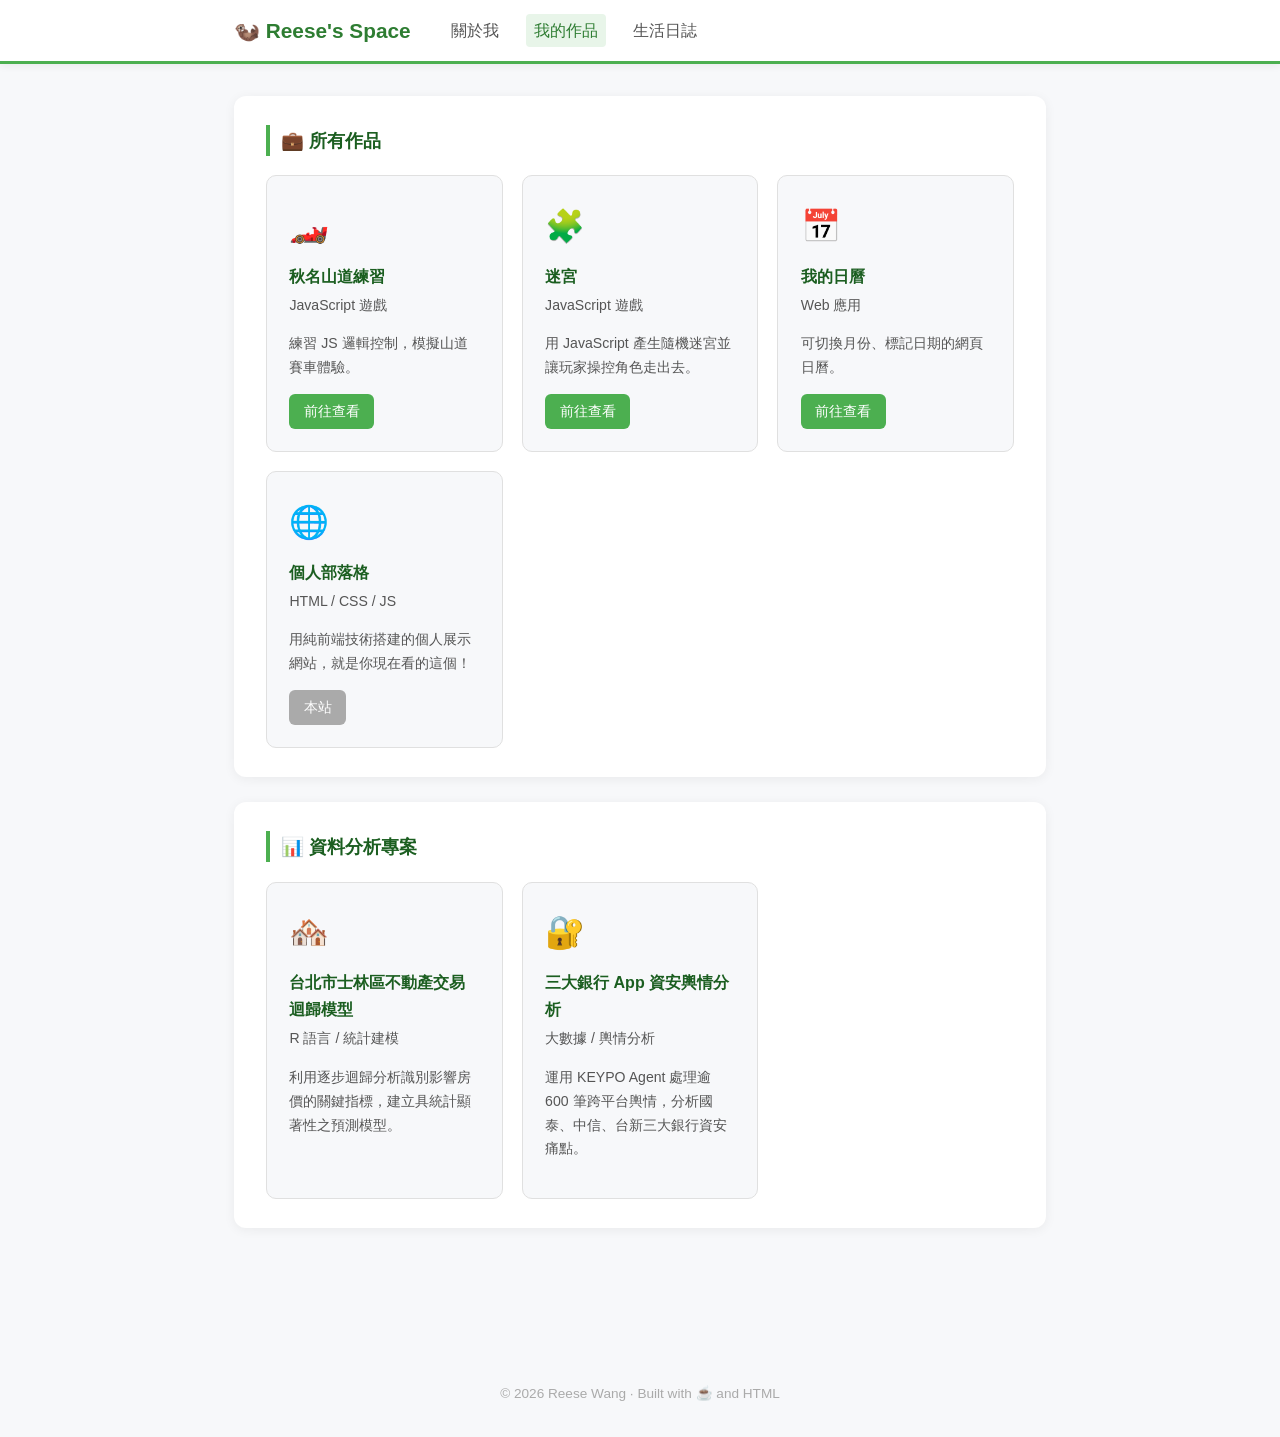
==== works.html @ 25599019 "Add files via upload" ====
<!DOCTYPE html>
<html lang="zh-TW">
<head>
  <meta charset="UTF-8">
  <meta name="viewport" content="width=device-width, initial-scale=1.0">
  <title>我的作品 | Reese's Blog</title>
  <link rel="stylesheet" href="style.css">
</head>
<body>
  <header>
    <div class="header-inner">
      <h1 class="site-title">🦦 Reese's Space</h1>
      <nav>
        <a href="index.html">關於我</a>
        <a href="works.html" class="active">我的作品</a>
        <a href="blog.html">生活日誌</a>
      </nav>
    </div>
  </header>

  <main>
    <section class="section">
      <h2 class="section-title">💼 所有作品</h2>

      <div class="works-grid">
        <div class="work-card">
          <div class="work-icon">🏎️</div>
          <h3>秋名山道練習</h3>
          <p class="work-type">JavaScript 遊戲</p>
          <p>練習 JS 邏輯控制，模擬山道賽車體驗。</p>
          <a href="https://koding.school/projects/qmdsejy" target="_blank" class="btn">前往查看</a>
        </div>
        <div class="work-card">
          <div class="work-icon">🧩</div>
          <h3>迷宮</h3>
          <p class="work-type">JavaScript 遊戲</p>
          <p>用 JavaScript 產生隨機迷宮並讓玩家操控角色走出去。</p>
          <a href="https://koding.school/projects/ej9s2pmr" target="_blank" class="btn">前往查看</a>
        </div>
        <div class="work-card">
          <div class="work-icon">📅</div>
          <h3>我的日曆</h3>
          <p class="work-type">Web 應用</p>
          <p>可切換月份、標記日期的網頁日曆。</p>
          <a href="https://koding.school/projects/36ysmr9d" target="_blank" class="btn">前往查看</a>
        </div>
        <div class="work-card">
          <div class="work-icon">🌐</div>
          <h3>個人部落格</h3>
          <p class="work-type">HTML / CSS / JS</p>
          <p>用純前端技術搭建的個人展示網站，就是你現在看的這個！</p>
          <span class="btn btn-gray">本站</span>
        </div>
      </div>
    </section>

    <section class="section">
      <h2 class="section-title">📊 資料分析專案</h2>
      <div class="works-grid">
        <div class="work-card">
          <div class="work-icon">🏘️</div>
          <h3>台北市士林區不動產交易迴歸模型</h3>
          <p class="work-type">R 語言 / 統計建模</p>
          <p>利用逐步迴歸分析識別影響房價的關鍵指標，建立具統計顯著性之預測模型。</p>
        </div>
        <div class="work-card">
          <div class="work-icon">🔐</div>
          <h3>三大銀行 App 資安輿情分析</h3>
          <p class="work-type">大數據 / 輿情分析</p>
          <p>運用 KEYPO Agent 處理逾 600 筆跨平台輿情，分析國泰、中信、台新三大銀行資安痛點。</p>
        </div>
      </div>
    </section>
  </main>

  <footer>
    <p>© 2026 Reese Wang · Built with ☕ and HTML</p>
  </footer>
</body>
</html>
---- style.css ----
/* ── Reset & Base ── */
*, *::before, *::after { box-sizing: border-box; margin: 0; padding: 0; }
body { font-family: "Noto Sans TC", "Microsoft JhengHei", sans-serif; background: #f7f8fa; color: #333; line-height: 1.7; }
a { color: #2e7d32; text-decoration: none; }
a:hover { text-decoration: underline; }

/* ── Header ── */
header { background: #fff; border-bottom: 3px solid #4caf50; position: sticky; top: 0; z-index: 100; box-shadow: 0 2px 8px rgba(0,0,0,.06); }
.header-inner { max-width: 860px; margin: 0 auto; padding: .8rem 1.5rem; display: flex; align-items: center; gap: 2rem; flex-wrap: wrap; }
.site-title { font-size: 1.3rem; font-weight: 700; color: #2e7d32; white-space: nowrap; }
nav { display: flex; gap: 1.2rem; }
nav a { font-weight: 500; color: #555; padding: .2rem .5rem; border-radius: 4px; transition: background .2s; }
nav a:hover, nav a.active { background: #e8f5e9; color: #2e7d32; text-decoration: none; }

/* ── Main layout ── */
main { max-width: 860px; margin: 2rem auto; padding: 0 1.5rem 4rem; }

/* ── About card ── */
.about-card { display: flex; gap: 2rem; align-items: flex-start; background: #fff; border-radius: 12px; padding: 2rem; box-shadow: 0 2px 12px rgba(0,0,0,.06); margin-bottom: 2rem; flex-wrap: wrap; }
.avatar { width: 110px; height: 110px; border-radius: 50%; object-fit: cover; border: 3px solid #4caf50; flex-shrink: 0; }
.about-text h2 { font-size: 1.4rem; margin-bottom: .5rem; color: #1b5e20; }
.about-text p { color: #555; margin-bottom: .4rem; }
.tags { display: flex; flex-wrap: wrap; gap: .4rem; margin-top: .8rem; }
.tags span { background: #e8f5e9; color: #2e7d32; padding: .2rem .7rem; border-radius: 99px; font-size: .82rem; font-weight: 500; }

/* ── Section ── */
.section { background: #fff; border-radius: 12px; padding: 1.8rem 2rem; box-shadow: 0 2px 12px rgba(0,0,0,.06); margin-bottom: 1.6rem; }
.section-title { font-size: 1.15rem; font-weight: 700; color: #1b5e20; border-left: 4px solid #4caf50; padding-left: .7rem; margin-bottom: 1.2rem; }
.section ul { padding-left: 1.2rem; }
.section ul li { margin-bottom: .4rem; color: #555; }

/* ── Photo grid ── */
.photo-grid { display: grid; grid-template-columns: repeat(4, 1fr); gap: .8rem; margin-top: 1rem; }
.photo-grid img { width: 100%; aspect-ratio: 1; object-fit: cover; border-radius: 8px; }
.photo-placeholder { aspect-ratio: 1; background: #f0f4f0; border-radius: 8px; display: flex; align-items: center; justify-content: center; font-size: 2rem; color: #bbb; border: 2px dashed #ccc; }
.hint { font-size: .85rem; color: #888; margin-bottom: .6rem; }
.hint code { background: #f0f4f0; padding: .1rem .4rem; border-radius: 4px; font-family: monospace; }

/* ── Works table ── */
.works-table { width: 100%; border-collapse: collapse; margin-top: .5rem; }
.works-table thead tr { background: #4caf50; color: #fff; }
.works-table th, .works-table td { padding: .7rem 1rem; text-align: left; font-size: .92rem; }
.works-table tbody tr:nth-child(even) { background: #f7f8fa; }
.works-table tbody tr:hover { background: #e8f5e9; }
.works-table a { color: #2e7d32; font-weight: 500; }
.tag-self { background: #4caf50; color: #fff; padding: .15rem .6rem; border-radius: 4px; font-size: .82rem; }

/* ── Works grid (works.html) ── */
.works-grid { display: grid; grid-template-columns: repeat(auto-fill, minmax(220px, 1fr)); gap: 1.2rem; }
.work-card { background: #f7f8fa; border-radius: 10px; padding: 1.4rem; border: 1px solid #e0e0e0; transition: box-shadow .2s; }
.work-card:hover { box-shadow: 0 4px 16px rgba(0,0,0,.1); }
.work-icon { font-size: 2rem; margin-bottom: .6rem; }
.work-card h3 { font-size: 1rem; font-weight: 700; margin-bottom: .25rem; color: #1b5e20; }
.work-type { font-size: .8rem; color: #888; margin-bottom: .5rem; }
.work-card p { font-size: .88rem; color: #555; margin-bottom: .9rem; }
.btn { display: inline-block; background: #4caf50; color: #fff; padding: .35rem .9rem; border-radius: 6px; font-size: .85rem; font-weight: 500; transition: background .2s; }
.btn:hover { background: #388e3c; text-decoration: none; }
.btn-gray { background: #aaa; cursor: default; }
.btn-gray:hover { background: #aaa; }

/* ── Blog posts ── */
.post-list { display: flex; flex-direction: column; gap: 1.2rem; }
.post-card { border: 1px solid #e0e0e0; border-radius: 10px; padding: 1.4rem; background: #fafafa; }
.post-date { font-size: .82rem; color: #4caf50; font-weight: 700; letter-spacing: .05em; margin-bottom: .3rem; }
.post-card h3 { font-size: 1.05rem; font-weight: 700; margin-bottom: .5rem; color: #222; }
.post-card p { color: #555; font-size: .92rem; margin-bottom: .8rem; }
.post-tags { display: flex; gap: .4rem; flex-wrap: wrap; }
.post-tags span { background: #e8f5e9; color: #2e7d32; padding: .15rem .6rem; border-radius: 99px; font-size: .78rem; }

/* ── Footer ── */
footer { text-align: center; padding: 2rem; color: #aaa; font-size: .85rem; }

/* ── Responsive ── */
@media (max-width: 600px) {
  .photo-grid { grid-template-columns: repeat(2, 1fr); }
  .about-card { flex-direction: column; align-items: center; text-align: center; }
  .works-grid { grid-template-columns: 1fr; }
}
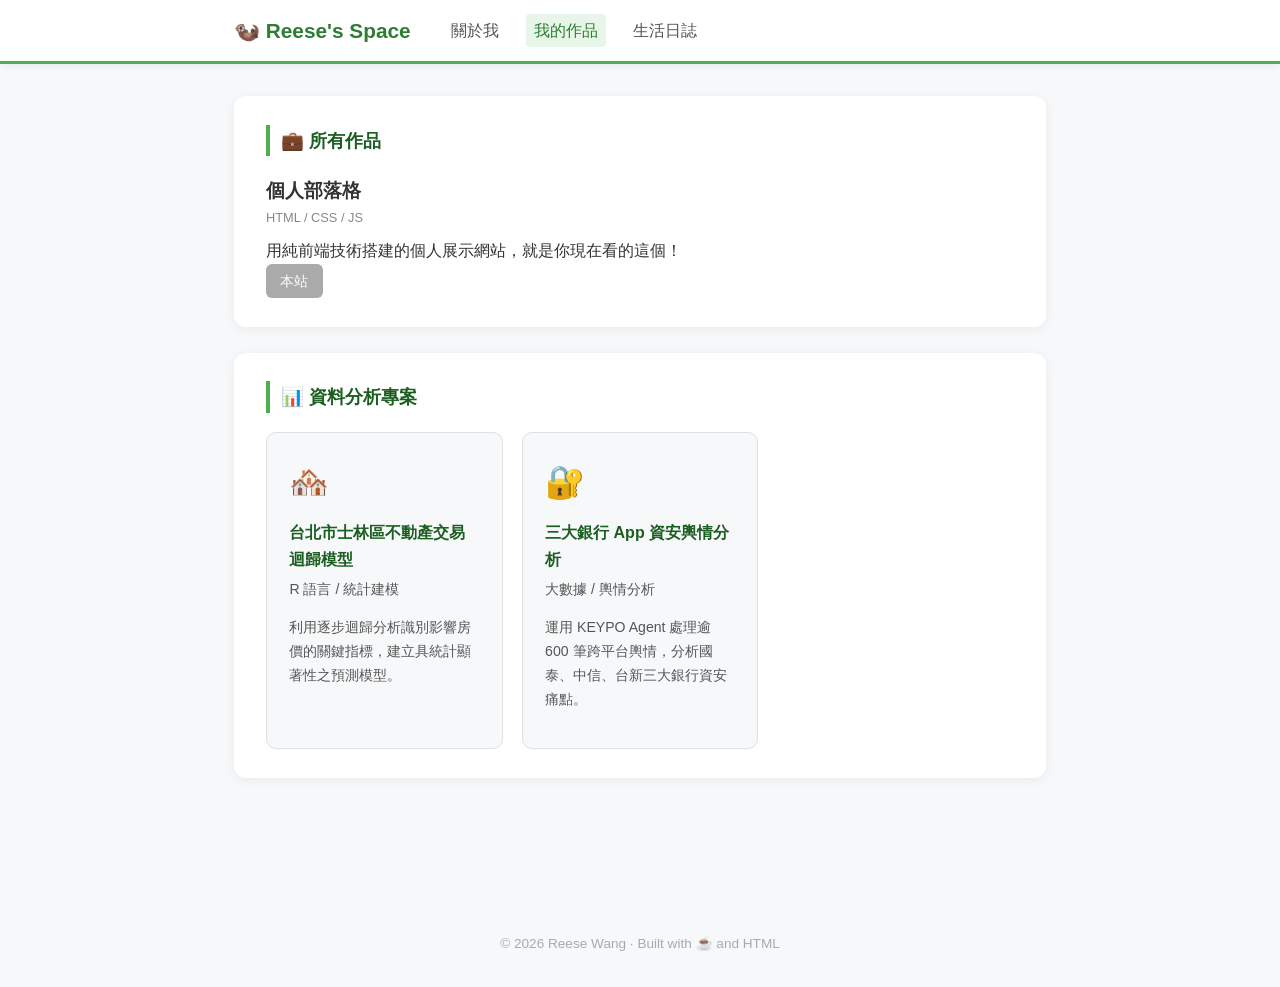
==== commit cec8c183: "Update works.html" ====
--- a/works.html
+++ b/works.html
@@ -22,30 +22,7 @@
     <section class="section">
       <h2 class="section-title">💼 所有作品</h2>
 
-      <div class="works-grid">
-        <div class="work-card">
-          <div class="work-icon">🏎️</div>
-          <h3>秋名山道練習</h3>
-          <p class="work-type">JavaScript 遊戲</p>
-          <p>練習 JS 邏輯控制，模擬山道賽車體驗。</p>
-          <a href="https://koding.school/projects/qmdsejy" target="_blank" class="btn">前往查看</a>
-        </div>
-        <div class="work-card">
-          <div class="work-icon">🧩</div>
-          <h3>迷宮</h3>
-          <p class="work-type">JavaScript 遊戲</p>
-          <p>用 JavaScript 產生隨機迷宮並讓玩家操控角色走出去。</p>
-          <a href="https://koding.school/projects/ej9s2pmr" target="_blank" class="btn">前往查看</a>
-        </div>
-        <div class="work-card">
-          <div class="work-icon">📅</div>
-          <h3>我的日曆</h3>
-          <p class="work-type">Web 應用</p>
-          <p>可切換月份、標記日期的網頁日曆。</p>
-          <a href="https://koding.school/projects/36ysmr9d" target="_blank" class="btn">前往查看</a>
-        </div>
-        <div class="work-card">
-          <div class="work-icon">🌐</div>
+   
           <h3>個人部落格</h3>
           <p class="work-type">HTML / CSS / JS</p>
           <p>用純前端技術搭建的個人展示網站，就是你現在看的這個！</p>
